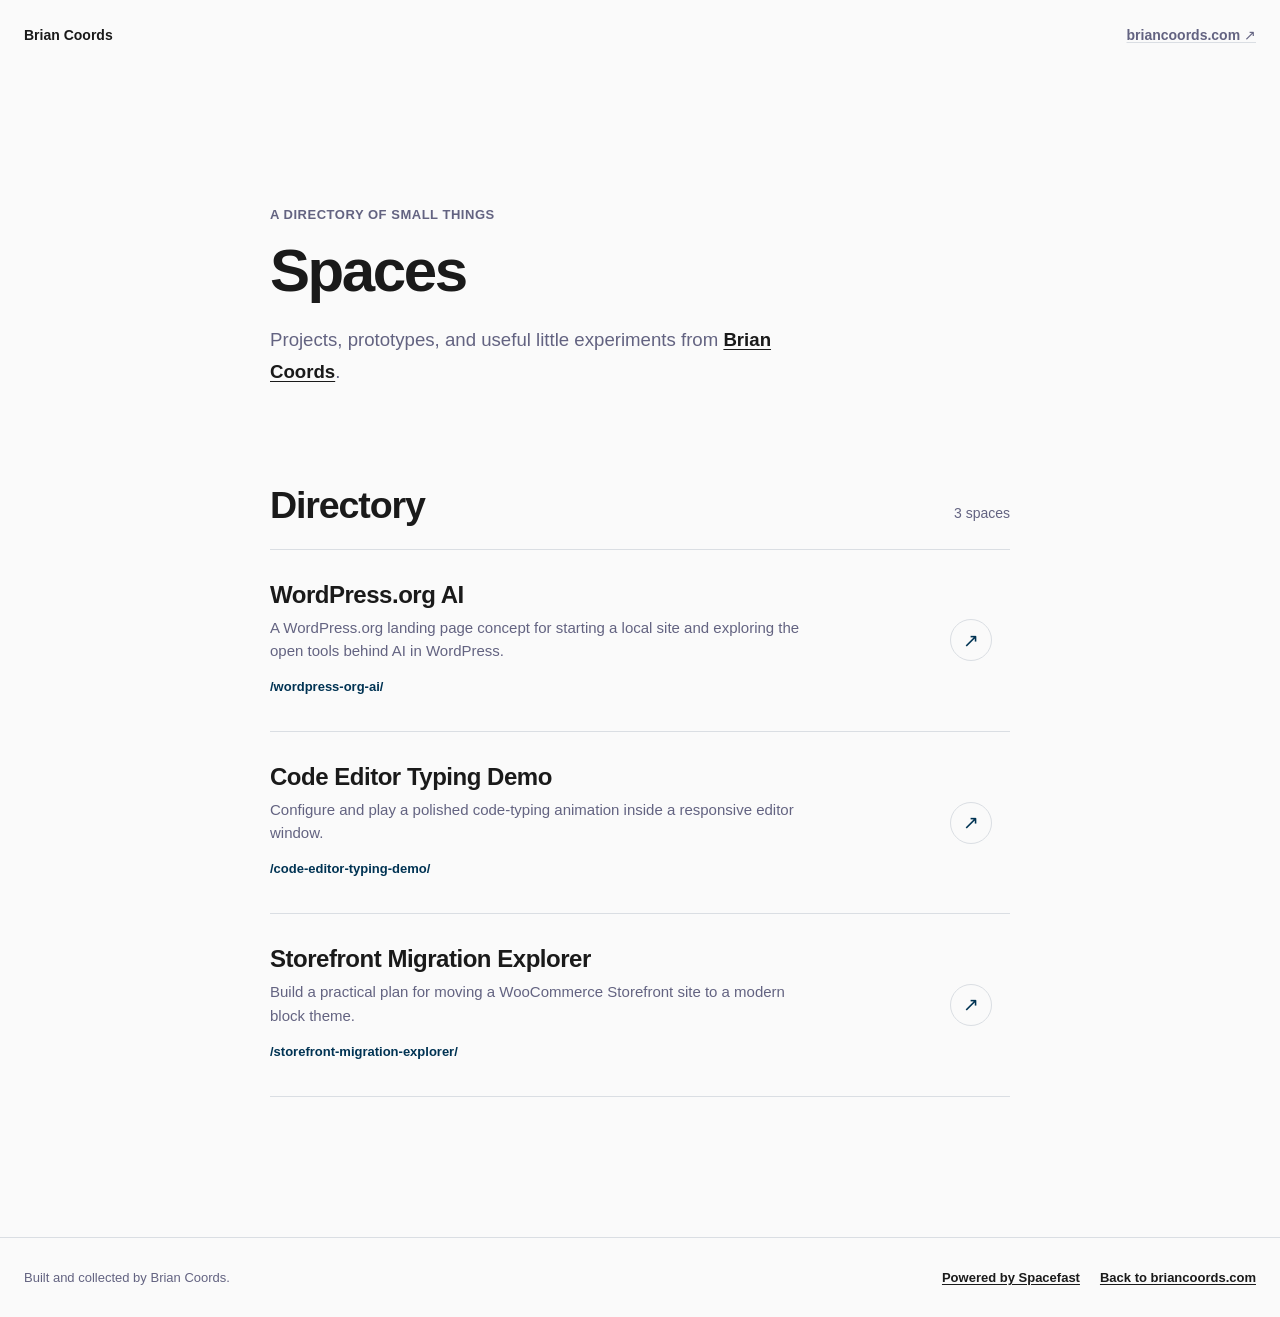
==== index.html @ 219ad67a "Add WordPress.org AI landing page mockup" ====
<!doctype html>
<html lang="en">
<head>
  <meta charset="utf-8">
  <meta name="viewport" content="width=device-width, initial-scale=1">
  <meta name="description" content="Small projects, demos, and experiments by Brian Coords.">
  <title>Spaces — Brian Coords</title>
  <style>
    :root {
      color-scheme: light;
      --base: #fafafa;
      --main: #1a1a1a;
      --primary: #003353;
      --secondary: #636381;
      --tertiary: #f2f2f0;
      --border: #dadee3;
      --accent: #e4e1fe;
      --content: 740px;
      --wide: 1260px;
      --font-sans: -apple-system, BlinkMacSystemFont, "Segoe UI", Roboto, Oxygen-Sans, Ubuntu, Cantarell, "Helvetica Neue", sans-serif;
    }

    * {
      box-sizing: border-box;
    }

    html {
      background: var(--base);
    }

    body {
      min-width: 320px;
      min-height: 100vh;
      margin: 0;
      display: flex;
      flex-direction: column;
      background: var(--base);
      color: var(--main);
      font-family: var(--font-sans);
      font-size: 1.0625rem;
      line-height: 1.7;
      text-rendering: optimizeLegibility;
      -webkit-font-smoothing: antialiased;
    }

    a {
      color: inherit;
      text-underline-offset: 0.16em;
      text-decoration-thickness: 1px;
    }

    a:focus-visible {
      outline: 3px solid var(--primary);
      outline-offset: 4px;
    }

    .skip-link {
      position: fixed;
      z-index: 10;
      top: 12px;
      left: 12px;
      padding: 8px 12px;
      background: var(--main);
      color: var(--base);
      transform: translateY(-160%);
    }

    .skip-link:focus {
      transform: translateY(0);
    }

    .site-header,
    .site-footer {
      width: min(calc(100% - 48px), var(--wide));
      margin-inline: auto;
    }

    .site-header {
      padding-block: 26px;
      display: flex;
      align-items: center;
      justify-content: space-between;
      gap: 24px;
      font-size: 0.875rem;
      line-height: 1.4;
    }

    .brand {
      font-weight: 650;
      text-decoration: none;
    }

    .home-link {
      color: var(--secondary);
      font-weight: 550;
      text-decoration-color: var(--border);
      transition: color 160ms ease, text-decoration-color 160ms ease;
    }

    .home-link:hover {
      color: var(--primary);
      text-decoration-color: currentColor;
    }

    main {
      width: min(calc(100% - 48px), var(--content));
      margin-inline: auto;
      flex: 1;
    }

    .intro {
      padding-block: clamp(72px, 12vw, 132px) clamp(64px, 9vw, 96px);
    }

    .eyebrow {
      margin: 0 0 14px;
      color: var(--secondary);
      font-size: 0.8125rem;
      font-weight: 650;
      letter-spacing: 0.04em;
      text-transform: uppercase;
    }

    h1,
    h2,
    h3,
    p {
      margin-top: 0;
    }

    h1 {
      max-width: 11ch;
      margin-bottom: 22px;
      font-size: clamp(2.75rem, 8vw, 3.75rem);
      font-weight: 600;
      letter-spacing: -0.04em;
      line-height: 1.04;
    }

    .intro-copy {
      max-width: 34rem;
      margin-bottom: 0;
      color: var(--secondary);
      font-size: clamp(1.0625rem, 2vw, 1.165rem);
    }

    .intro-copy a {
      color: var(--main);
      font-weight: 600;
    }

    .directory {
      padding-bottom: clamp(80px, 12vw, 140px);
    }

    .directory-heading {
      margin-bottom: 20px;
      display: flex;
      align-items: baseline;
      justify-content: space-between;
      gap: 24px;
    }

    h2 {
      margin-bottom: 0;
      font-size: clamp(1.75rem, 5vw, 2.35rem);
      font-weight: 600;
      letter-spacing: -0.03em;
      line-height: 1.2;
    }

    .count {
      margin: 0;
      color: var(--secondary);
      font-size: 0.875rem;
    }

    .space-list {
      margin: 0;
      padding: 0;
      list-style: none;
      border-top: 1px solid var(--border);
    }

    .space-item {
      border-bottom: 1px solid var(--border);
    }

    .space-link {
      position: relative;
      display: grid;
      grid-template-columns: minmax(0, 1fr) auto;
      gap: 28px;
      align-items: center;
      padding: 30px 18px 30px 0;
      text-decoration: none;
      transition: background-color 160ms ease, padding 160ms ease;
    }

    .space-link:hover {
      padding-left: 18px;
      padding-right: 18px;
      background: var(--tertiary);
    }

    .space-link:focus-visible {
      outline-offset: 2px;
    }

    h3 {
      margin-bottom: 6px;
      font-size: clamp(1.25rem, 3vw, 1.5rem);
      font-weight: 600;
      letter-spacing: -0.02em;
      line-height: 1.25;
    }

    .space-description {
      max-width: 34rem;
      margin-bottom: 10px;
      color: var(--secondary);
      font-size: 0.9375rem;
      line-height: 1.55;
    }

    .space-path {
      color: var(--primary);
      font-size: 0.8125rem;
      font-weight: 650;
    }

    .arrow {
      width: 42px;
      height: 42px;
      display: grid;
      place-items: center;
      border: 1px solid var(--border);
      border-radius: 999px;
      color: var(--primary);
      font-size: 1.2rem;
      line-height: 1;
      transition: background-color 160ms ease, border-color 160ms ease, transform 160ms ease;
    }

    .space-link:hover .arrow {
      border-color: var(--primary);
      background: var(--primary);
      color: var(--base);
      transform: translate(2px, -2px);
    }

    .site-footer-wrap {
      border-top: 1px solid var(--border);
    }

    .site-footer {
      padding-block: 30px;
      display: flex;
      align-items: center;
      justify-content: space-between;
      gap: 24px;
      color: var(--secondary);
      font-size: 0.8125rem;
      line-height: 1.5;
    }

    .site-footer p {
      margin-bottom: 0;
    }

    .site-footer a {
      color: var(--main);
      font-weight: 600;
    }

    .footer-links {
      display: flex;
      flex-wrap: wrap;
      gap: 8px 20px;
      align-items: center;
    }

    @media (max-width: 560px) {
      .site-header,
      .site-footer,
      main {
        width: min(calc(100% - 32px), var(--content));
      }

      .intro {
        padding-block: 64px 72px;
      }

      .space-link {
        gap: 16px;
        padding-block: 24px;
      }

      .space-link:hover {
        padding-left: 12px;
        padding-right: 12px;
      }

      .site-footer {
        align-items: flex-start;
        flex-direction: column;
        gap: 8px;
      }
    }

    @media (prefers-reduced-motion: reduce) {
      *,
      *::before,
      *::after {
        scroll-behavior: auto !important;
        transition-duration: 0.01ms !important;
      }
    }
  </style>
</head>
<body>
  <a class="skip-link" href="#directory">Skip to directory</a>

  <header class="site-header">
    <a class="brand" href="https://www.briancoords.com/">Brian Coords</a>
    <a class="home-link" href="https://www.briancoords.com/">briancoords.com ↗</a>
  </header>

  <main>
    <section class="intro" aria-labelledby="page-title">
      <p class="eyebrow">A directory of small things</p>
      <h1 id="page-title">Spaces</h1>
      <p class="intro-copy">Projects, prototypes, and useful little experiments from <a href="https://www.briancoords.com/">Brian Coords</a>.</p>
    </section>

    <section class="directory" id="directory" aria-labelledby="directory-title">
      <div class="directory-heading">
        <h2 id="directory-title">Directory</h2>
        <p class="count">3 spaces</p>
      </div>

      <ol class="space-list">
        <li class="space-item">
          <a class="space-link" href="./wordpress-org-ai/">
            <div>
              <h3>WordPress.org AI</h3>
              <p class="space-description">A WordPress.org landing page concept for starting a local site and exploring the open tools behind AI in WordPress.</p>
              <span class="space-path">/wordpress-org-ai/</span>
            </div>
            <span class="arrow" aria-hidden="true">↗</span>
          </a>
        </li>
        <li class="space-item">
          <a class="space-link" href="./code-editor-typing-demo/">
            <div>
              <h3>Code Editor Typing Demo</h3>
              <p class="space-description">Configure and play a polished code-typing animation inside a responsive editor window.</p>
              <span class="space-path">/code-editor-typing-demo/</span>
            </div>
            <span class="arrow" aria-hidden="true">↗</span>
          </a>
        </li>
        <li class="space-item">
          <a class="space-link" href="./storefront-migration-explorer/">
            <div>
              <h3>Storefront Migration Explorer</h3>
              <p class="space-description">Build a practical plan for moving a WooCommerce Storefront site to a modern block theme.</p>
              <span class="space-path">/storefront-migration-explorer/</span>
            </div>
            <span class="arrow" aria-hidden="true">↗</span>
          </a>
        </li>
      </ol>
    </section>
  </main>

  <div class="site-footer-wrap">
    <footer class="site-footer">
      <p>Built and collected by Brian Coords.</p>
      <nav class="footer-links" aria-label="Footer">
        <a href="https://spacefast.com/">Powered by Spacefast</a>
        <a href="https://www.briancoords.com/">Back to briancoords.com</a>
      </nav>
    </footer>
  </div>
</body>
</html>
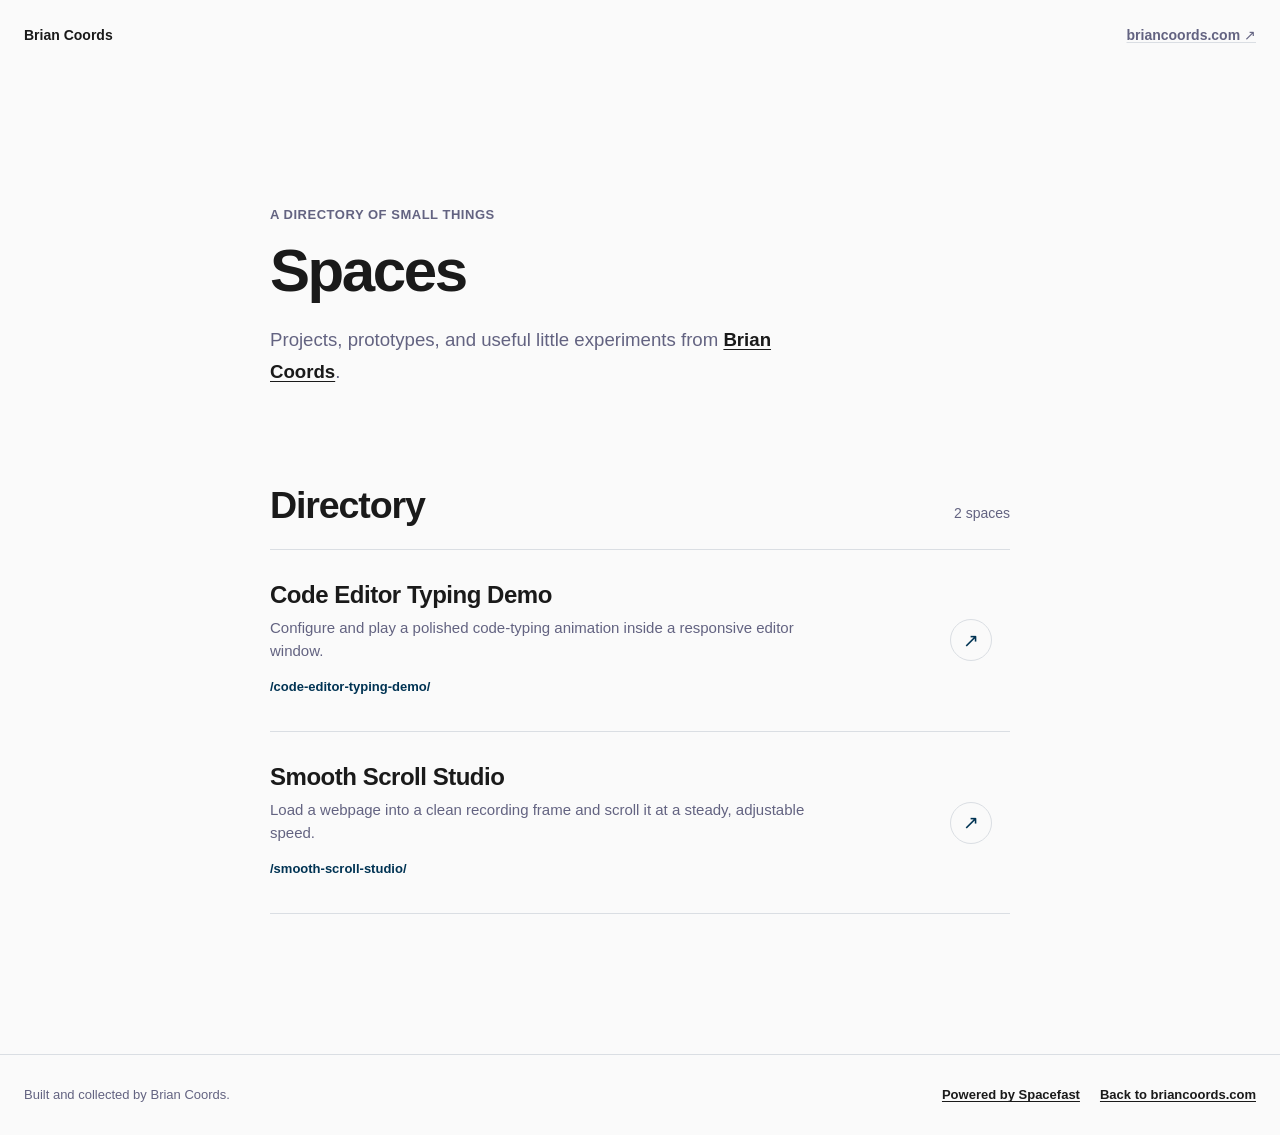
==== commit 97a6ae5c: "Add smooth scroll studio" ====
--- a/index.html
+++ b/index.html
@@ -336,20 +336,10 @@
     <section class="directory" id="directory" aria-labelledby="directory-title">
       <div class="directory-heading">
         <h2 id="directory-title">Directory</h2>
-        <p class="count">3 spaces</p>
+        <p class="count">2 spaces</p>
       </div>
 
       <ol class="space-list">
-        <li class="space-item">
-          <a class="space-link" href="./wordpress-org-ai/">
-            <div>
-              <h3>WordPress.org AI</h3>
-              <p class="space-description">A WordPress.org landing page concept for starting a local site and exploring the open tools behind AI in WordPress.</p>
-              <span class="space-path">/wordpress-org-ai/</span>
-            </div>
-            <span class="arrow" aria-hidden="true">↗</span>
-          </a>
-        </li>
         <li class="space-item">
           <a class="space-link" href="./code-editor-typing-demo/">
             <div>
@@ -361,11 +351,11 @@
           </a>
         </li>
         <li class="space-item">
-          <a class="space-link" href="./storefront-migration-explorer/">
+          <a class="space-link" href="./smooth-scroll-studio/">
             <div>
-              <h3>Storefront Migration Explorer</h3>
-              <p class="space-description">Build a practical plan for moving a WooCommerce Storefront site to a modern block theme.</p>
-              <span class="space-path">/storefront-migration-explorer/</span>
+              <h3>Smooth Scroll Studio</h3>
+              <p class="space-description">Load a webpage into a clean recording frame and scroll it at a steady, adjustable speed.</p>
+              <span class="space-path">/smooth-scroll-studio/</span>
             </div>
             <span class="arrow" aria-hidden="true">↗</span>
           </a>
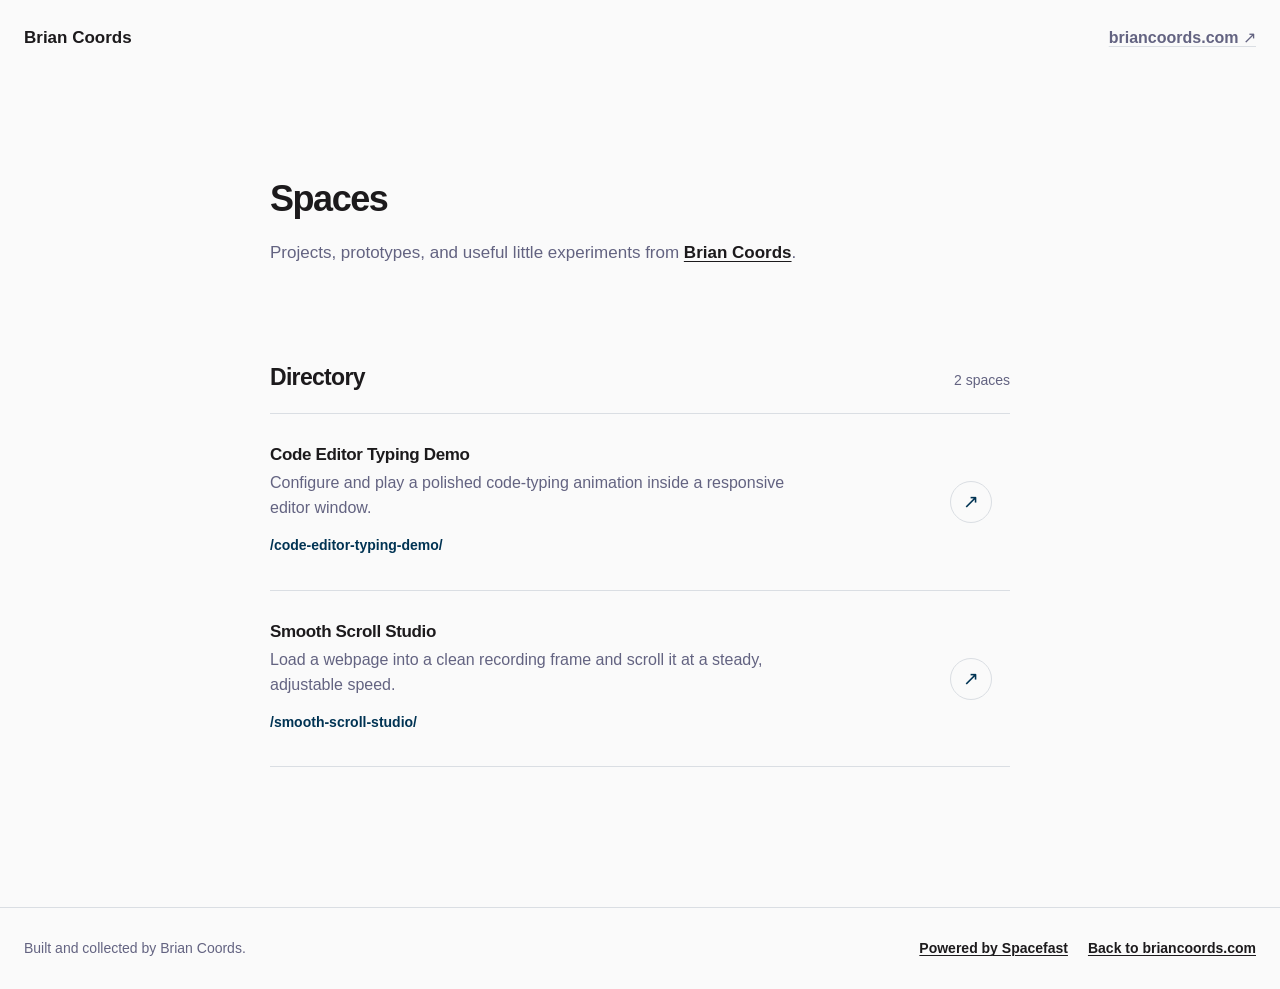
==== commit 686401b0: "Refresh directory typography and spacing" ====
--- a/index.html
+++ b/index.html
@@ -9,7 +9,7 @@
     :root {
       color-scheme: light;
       --base: #fafafa;
-      --main: #1a1a1a;
+      --main: #1C1A1C;
       --primary: #003353;
       --secondary: #636381;
       --tertiary: #f2f2f0;
@@ -18,6 +18,11 @@
       --content: 740px;
       --wide: 1260px;
       --font-sans: -apple-system, BlinkMacSystemFont, "Segoe UI", Roboto, Oxygen-Sans, Ubuntu, Cantarell, "Helvetica Neue", sans-serif;
+      --font-size-x-small: clamp(.8125rem, .813rem + ((1vw - .2rem) * .106), .875rem);
+      --font-size-small: clamp(.90625rem, .906rem + ((1vw - .2rem) * .16), 1rem);
+      --font-size-base: clamp(1rem, 1rem + ((1vw - .2rem) * .107), 1.0625rem);
+      --font-size-medium: clamp(1.3125rem, 1.313rem + ((1vw - .2rem) * .213), 1.4375rem);
+      --font-size-large: clamp(1.75rem, 1.75rem + ((1vw - .2rem) * .851), 2.25rem);
     }
 
     * {
@@ -37,7 +42,7 @@
       background: var(--base);
       color: var(--main);
       font-family: var(--font-sans);
-      font-size: 1.0625rem;
+      font-size: var(--font-size-base);
       line-height: 1.7;
       text-rendering: optimizeLegibility;
       -webkit-font-smoothing: antialiased;
@@ -81,11 +86,12 @@
       align-items: center;
       justify-content: space-between;
       gap: 24px;
-      font-size: 0.875rem;
+      font-size: var(--font-size-small);
       line-height: 1.4;
     }
 
     .brand {
+      font-size: var(--font-size-base);
       font-weight: 650;
       text-decoration: none;
     }
@@ -109,16 +115,7 @@
     }
 
     .intro {
-      padding-block: clamp(72px, 12vw, 132px) clamp(64px, 9vw, 96px);
-    }
-
-    .eyebrow {
-      margin: 0 0 14px;
-      color: var(--secondary);
-      font-size: 0.8125rem;
-      font-weight: 650;
-      letter-spacing: 0.04em;
-      text-transform: uppercase;
+      padding-block: clamp(56px, 9vw, 104px) clamp(64px, 9vw, 96px);
     }
 
     h1,
@@ -131,7 +128,7 @@
     h1 {
       max-width: 11ch;
       margin-bottom: 22px;
-      font-size: clamp(2.75rem, 8vw, 3.75rem);
+      font-size: var(--font-size-large);
       font-weight: 600;
       letter-spacing: -0.04em;
       line-height: 1.04;
@@ -141,7 +138,7 @@
       max-width: 34rem;
       margin-bottom: 0;
       color: var(--secondary);
-      font-size: clamp(1.0625rem, 2vw, 1.165rem);
+      font-size: var(--font-size-base);
     }
 
     .intro-copy a {
@@ -163,7 +160,7 @@
 
     h2 {
       margin-bottom: 0;
-      font-size: clamp(1.75rem, 5vw, 2.35rem);
+      font-size: var(--font-size-medium);
       font-weight: 600;
       letter-spacing: -0.03em;
       line-height: 1.2;
@@ -172,7 +169,7 @@
     .count {
       margin: 0;
       color: var(--secondary);
-      font-size: 0.875rem;
+      font-size: var(--font-size-x-small);
     }
 
     .space-list {
@@ -209,7 +206,7 @@
 
     h3 {
       margin-bottom: 6px;
-      font-size: clamp(1.25rem, 3vw, 1.5rem);
+      font-size: var(--font-size-base);
       font-weight: 600;
       letter-spacing: -0.02em;
       line-height: 1.25;
@@ -219,13 +216,13 @@
       max-width: 34rem;
       margin-bottom: 10px;
       color: var(--secondary);
-      font-size: 0.9375rem;
+      font-size: var(--font-size-small);
       line-height: 1.55;
     }
 
     .space-path {
       color: var(--primary);
-      font-size: 0.8125rem;
+      font-size: var(--font-size-x-small);
       font-weight: 650;
     }
 
@@ -260,7 +257,7 @@
       justify-content: space-between;
       gap: 24px;
       color: var(--secondary);
-      font-size: 0.8125rem;
+      font-size: var(--font-size-x-small);
       line-height: 1.5;
     }
 
@@ -328,7 +325,6 @@
 
   <main>
     <section class="intro" aria-labelledby="page-title">
-      <p class="eyebrow">A directory of small things</p>
       <h1 id="page-title">Spaces</h1>
       <p class="intro-copy">Projects, prototypes, and useful little experiments from <a href="https://www.briancoords.com/">Brian Coords</a>.</p>
     </section>
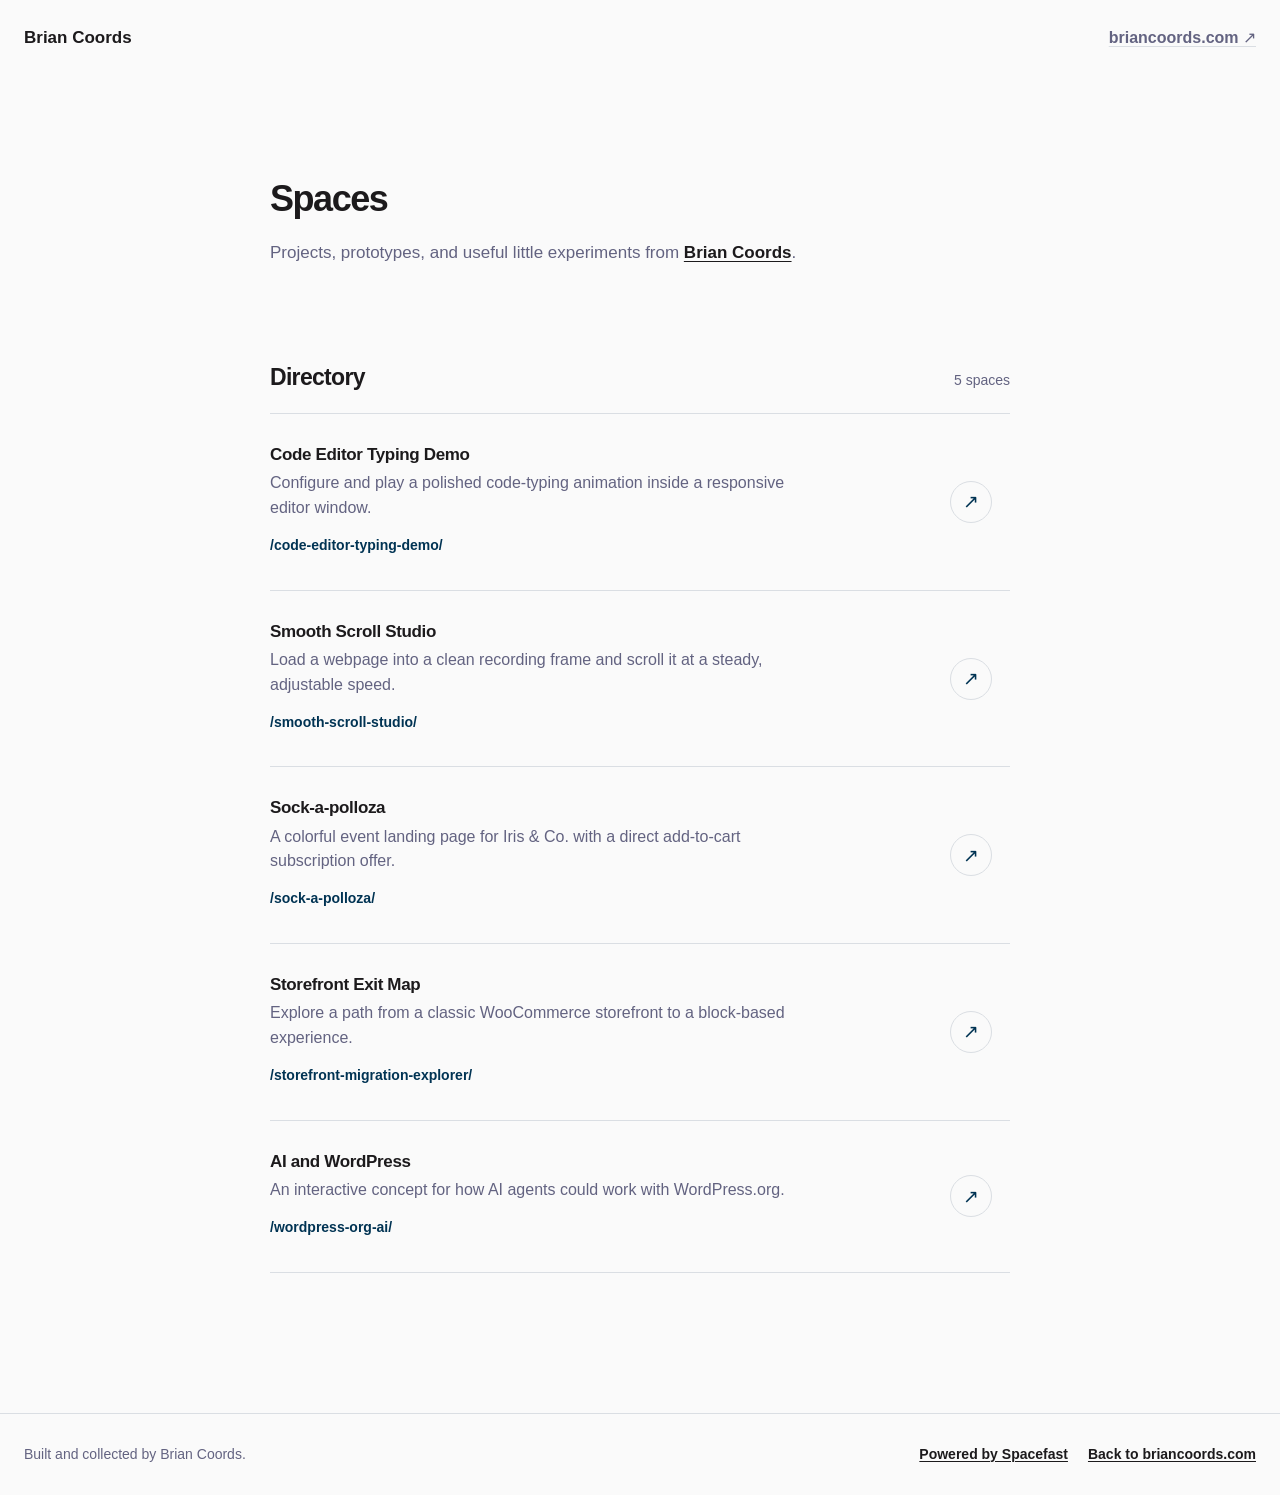
==== commit 866b7691: "Add Sock-a-polloza landing page" ====
--- a/index.html
+++ b/index.html
@@ -332,7 +332,7 @@
     <section class="directory" id="directory" aria-labelledby="directory-title">
       <div class="directory-heading">
         <h2 id="directory-title">Directory</h2>
-        <p class="count">2 spaces</p>
+        <p class="count">5 spaces</p>
       </div>
 
       <ol class="space-list">
@@ -356,6 +356,36 @@
             <span class="arrow" aria-hidden="true">↗</span>
           </a>
         </li>
+        <li class="space-item">
+          <a class="space-link" href="./sock-a-polloza/">
+            <div>
+              <h3>Sock-a-polloza</h3>
+              <p class="space-description">A colorful event landing page for Iris &amp; Co. with a direct add-to-cart subscription offer.</p>
+              <span class="space-path">/sock-a-polloza/</span>
+            </div>
+            <span class="arrow" aria-hidden="true">↗</span>
+          </a>
+        </li>
+        <li class="space-item">
+          <a class="space-link" href="./storefront-migration-explorer/">
+            <div>
+              <h3>Storefront Exit Map</h3>
+              <p class="space-description">Explore a path from a classic WooCommerce storefront to a block-based experience.</p>
+              <span class="space-path">/storefront-migration-explorer/</span>
+            </div>
+            <span class="arrow" aria-hidden="true">↗</span>
+          </a>
+        </li>
+        <li class="space-item">
+          <a class="space-link" href="./wordpress-org-ai/">
+            <div>
+              <h3>AI and WordPress</h3>
+              <p class="space-description">An interactive concept for how AI agents could work with WordPress.org.</p>
+              <span class="space-path">/wordpress-org-ai/</span>
+            </div>
+            <span class="arrow" aria-hidden="true">↗</span>
+          </a>
+        </li>
       </ol>
     </section>
   </main>
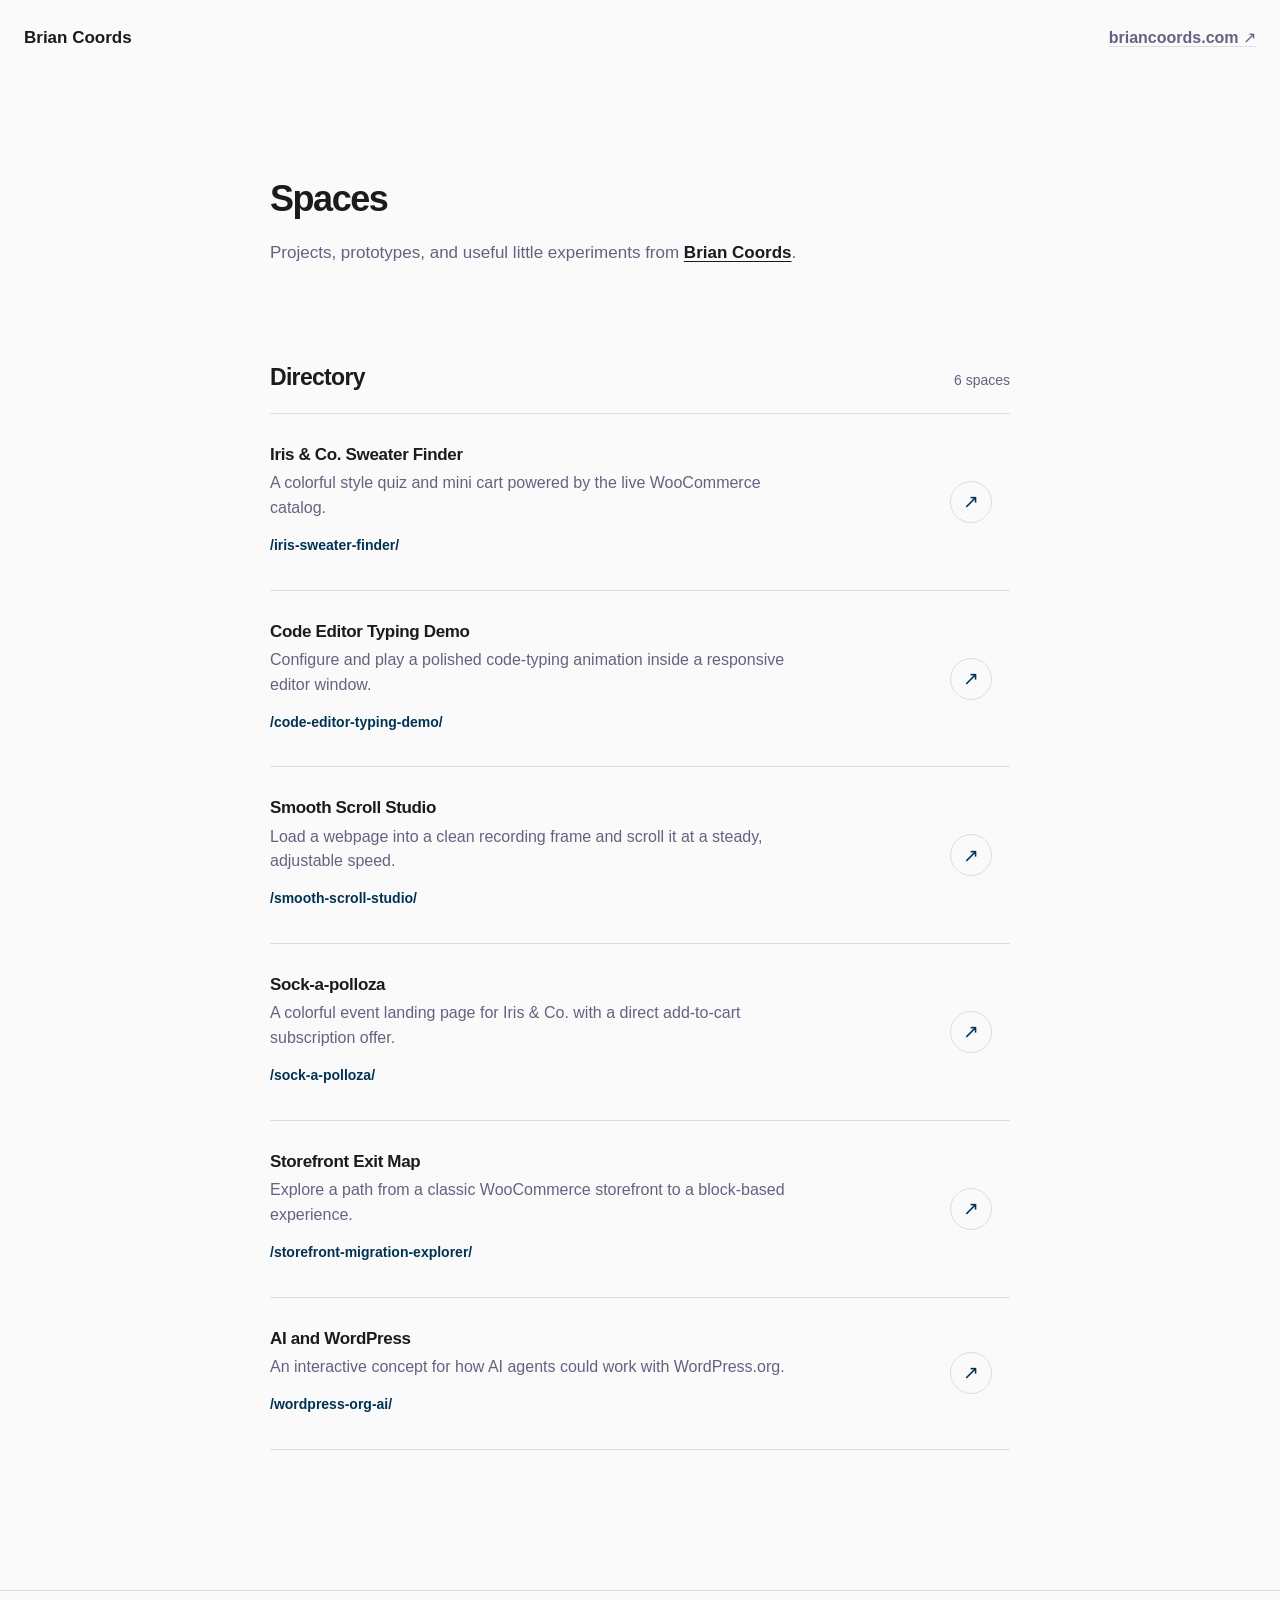
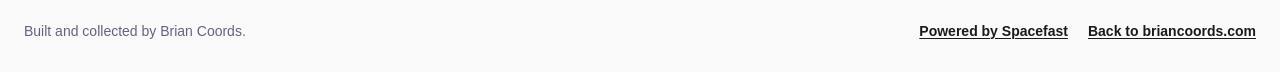
==== commit 78dc2ef0: "Add Iris sweater finder landing page" ====
--- a/index.html
+++ b/index.html
@@ -332,10 +332,20 @@
     <section class="directory" id="directory" aria-labelledby="directory-title">
       <div class="directory-heading">
         <h2 id="directory-title">Directory</h2>
-        <p class="count">5 spaces</p>
+        <p class="count">6 spaces</p>
       </div>
 
       <ol class="space-list">
+        <li class="space-item">
+          <a class="space-link" href="./iris-sweater-finder/">
+            <div>
+              <h3>Iris &amp; Co. Sweater Finder</h3>
+              <p class="space-description">A colorful style quiz and mini cart powered by the live WooCommerce catalog.</p>
+              <span class="space-path">/iris-sweater-finder/</span>
+            </div>
+            <span class="arrow" aria-hidden="true">↗</span>
+          </a>
+        </li>
         <li class="space-item">
           <a class="space-link" href="./code-editor-typing-demo/">
             <div>
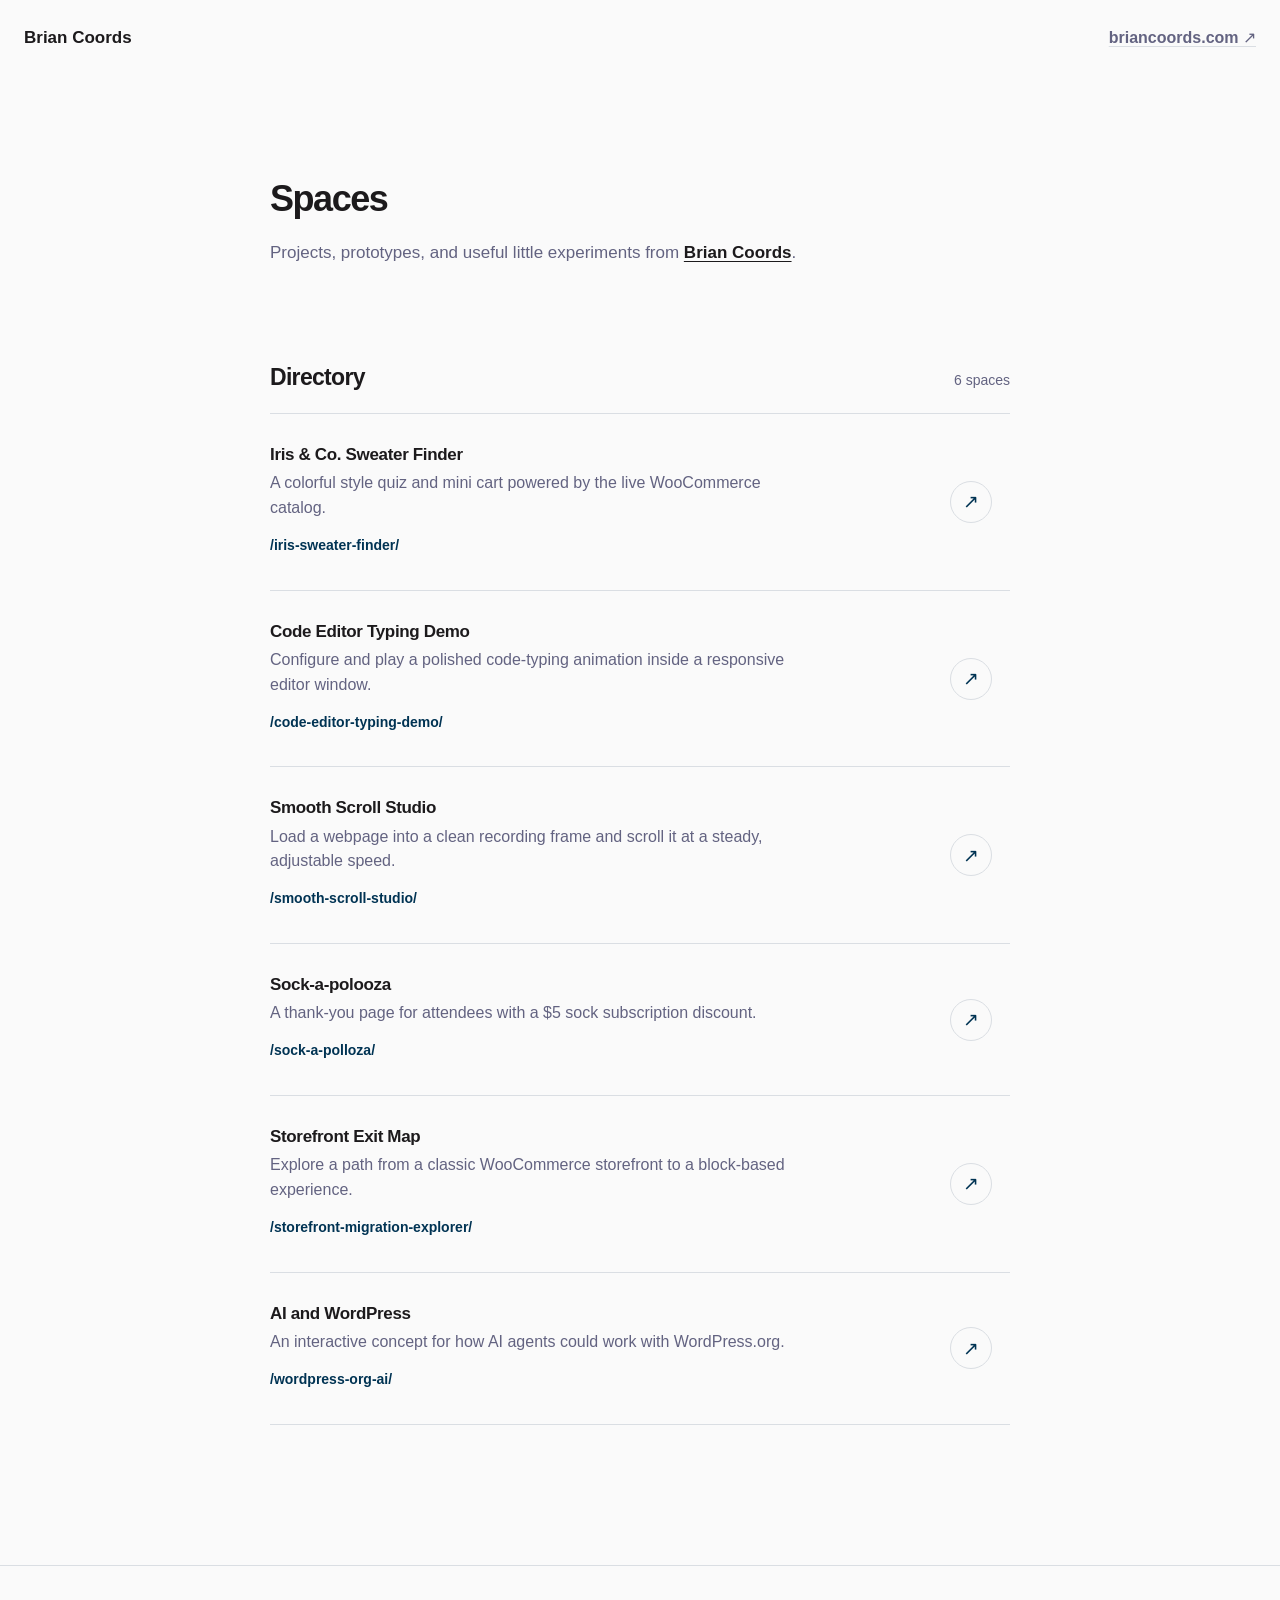
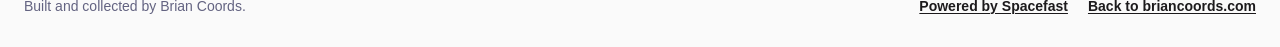
==== commit 8062f813: "Simplify Sock-a-polooza attendee offer" ====
--- a/index.html
+++ b/index.html
@@ -369,8 +369,8 @@
         <li class="space-item">
           <a class="space-link" href="./sock-a-polloza/">
             <div>
-              <h3>Sock-a-polloza</h3>
-              <p class="space-description">A colorful event landing page for Iris &amp; Co. with a direct add-to-cart subscription offer.</p>
+              <h3>Sock-a-polooza</h3>
+              <p class="space-description">A thank-you page for attendees with a $5 sock subscription discount.</p>
               <span class="space-path">/sock-a-polloza/</span>
             </div>
             <span class="arrow" aria-hidden="true">↗</span>
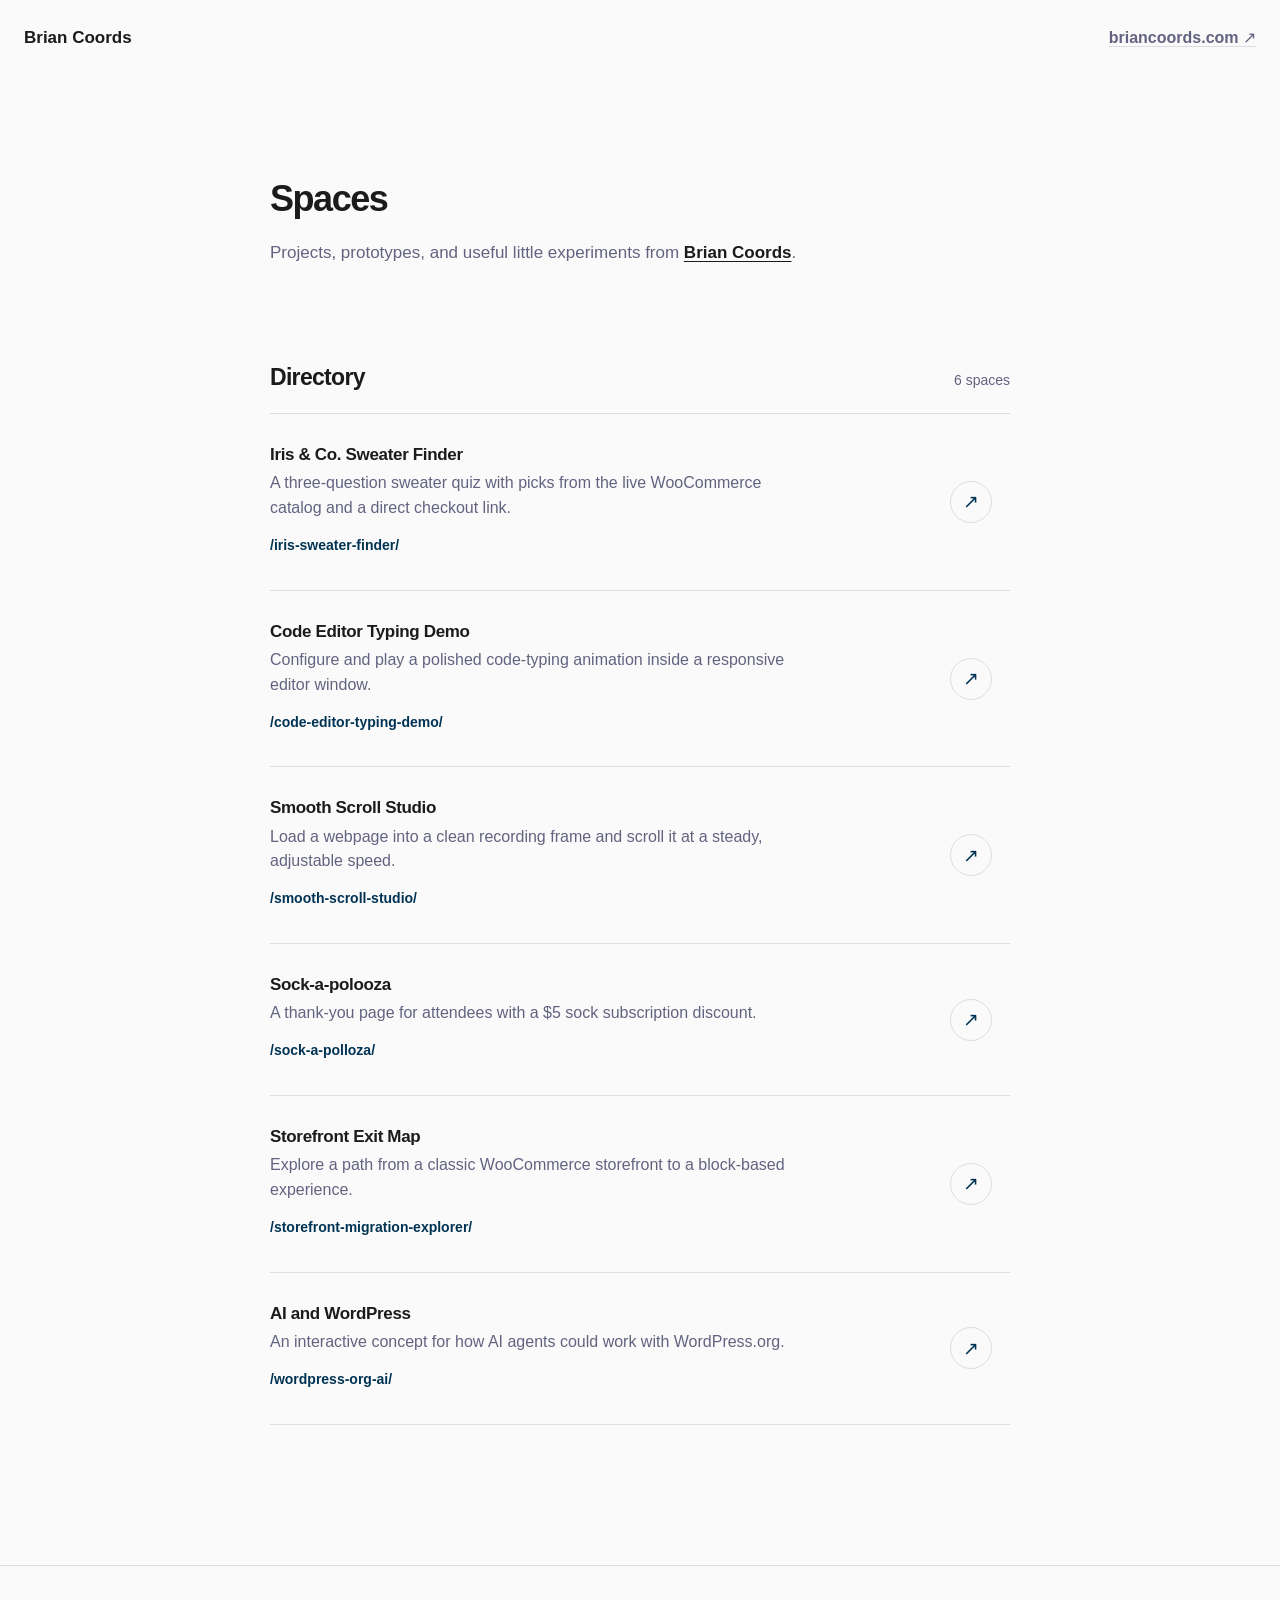
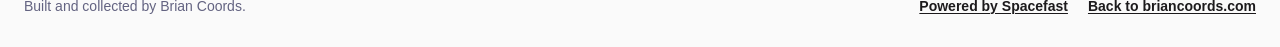
==== commit c7a65cc8: "Simplify Iris sweater finder quiz" ====
--- a/index.html
+++ b/index.html
@@ -340,7 +340,7 @@
           <a class="space-link" href="./iris-sweater-finder/">
             <div>
               <h3>Iris &amp; Co. Sweater Finder</h3>
-              <p class="space-description">A colorful style quiz and mini cart powered by the live WooCommerce catalog.</p>
+              <p class="space-description">A three-question sweater quiz with picks from the live WooCommerce catalog and a direct checkout link.</p>
               <span class="space-path">/iris-sweater-finder/</span>
             </div>
             <span class="arrow" aria-hidden="true">↗</span>
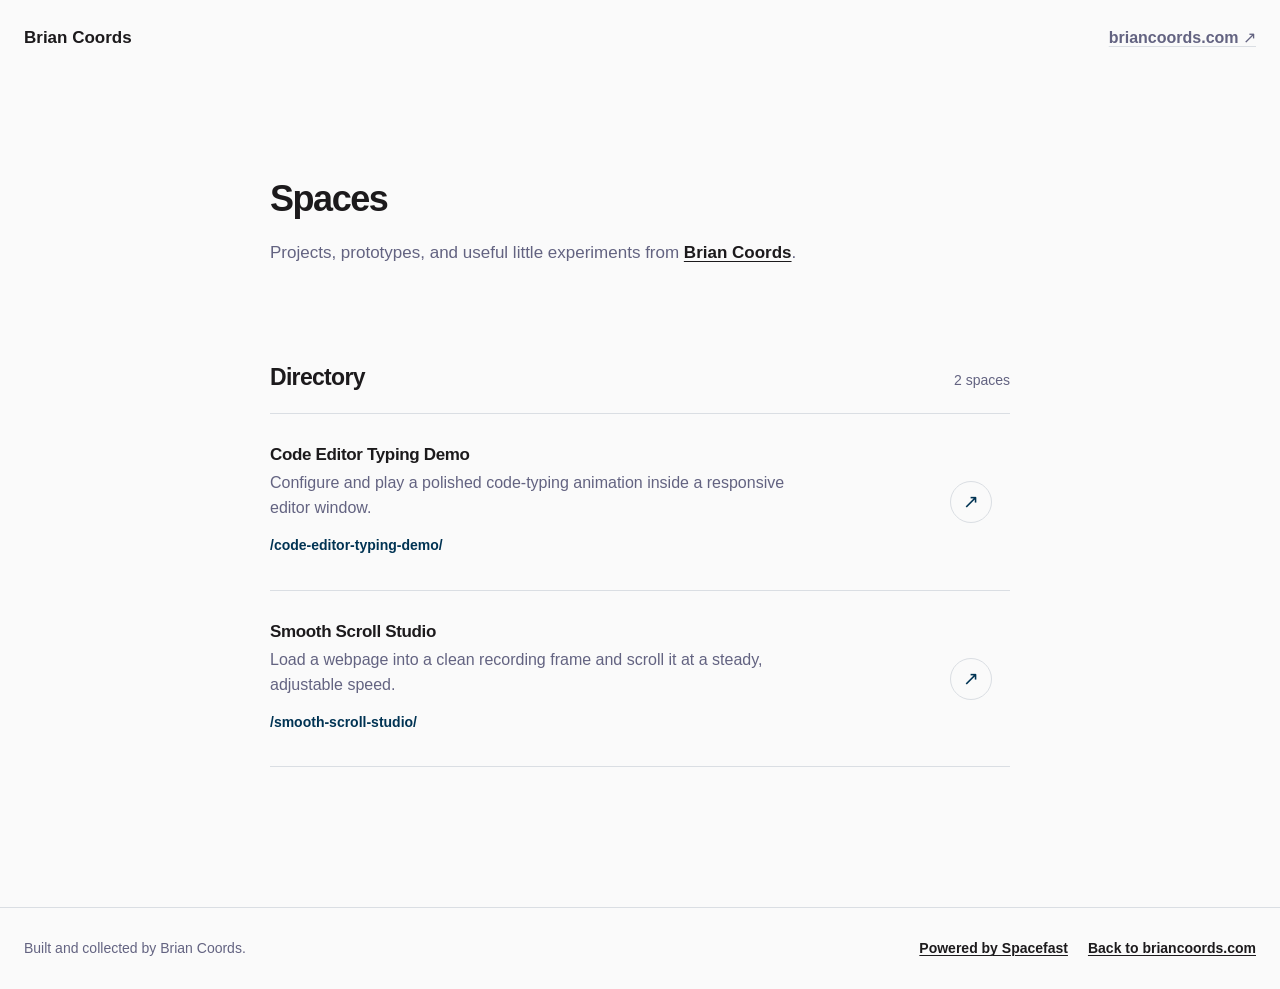
==== commit c2b23e35: "Curate spaces directory listing" ====
--- a/index.html
+++ b/index.html
@@ -332,20 +332,10 @@
     <section class="directory" id="directory" aria-labelledby="directory-title">
       <div class="directory-heading">
         <h2 id="directory-title">Directory</h2>
-        <p class="count">6 spaces</p>
+        <p class="count">2 spaces</p>
       </div>
 
       <ol class="space-list">
-        <li class="space-item">
-          <a class="space-link" href="./iris-sweater-finder/">
-            <div>
-              <h3>Iris &amp; Co. Sweater Finder</h3>
-              <p class="space-description">A three-question sweater quiz with picks from the live WooCommerce catalog and a direct checkout link.</p>
-              <span class="space-path">/iris-sweater-finder/</span>
-            </div>
-            <span class="arrow" aria-hidden="true">↗</span>
-          </a>
-        </li>
         <li class="space-item">
           <a class="space-link" href="./code-editor-typing-demo/">
             <div>
@@ -366,36 +356,6 @@
             <span class="arrow" aria-hidden="true">↗</span>
           </a>
         </li>
-        <li class="space-item">
-          <a class="space-link" href="./sock-a-polloza/">
-            <div>
-              <h3>Sock-a-polooza</h3>
-              <p class="space-description">A thank-you page for attendees with a $5 sock subscription discount.</p>
-              <span class="space-path">/sock-a-polloza/</span>
-            </div>
-            <span class="arrow" aria-hidden="true">↗</span>
-          </a>
-        </li>
-        <li class="space-item">
-          <a class="space-link" href="./storefront-migration-explorer/">
-            <div>
-              <h3>Storefront Exit Map</h3>
-              <p class="space-description">Explore a path from a classic WooCommerce storefront to a block-based experience.</p>
-              <span class="space-path">/storefront-migration-explorer/</span>
-            </div>
-            <span class="arrow" aria-hidden="true">↗</span>
-          </a>
-        </li>
-        <li class="space-item">
-          <a class="space-link" href="./wordpress-org-ai/">
-            <div>
-              <h3>AI and WordPress</h3>
-              <p class="space-description">An interactive concept for how AI agents could work with WordPress.org.</p>
-              <span class="space-path">/wordpress-org-ai/</span>
-            </div>
-            <span class="arrow" aria-hidden="true">↗</span>
-          </a>
-        </li>
       </ol>
     </section>
   </main>
